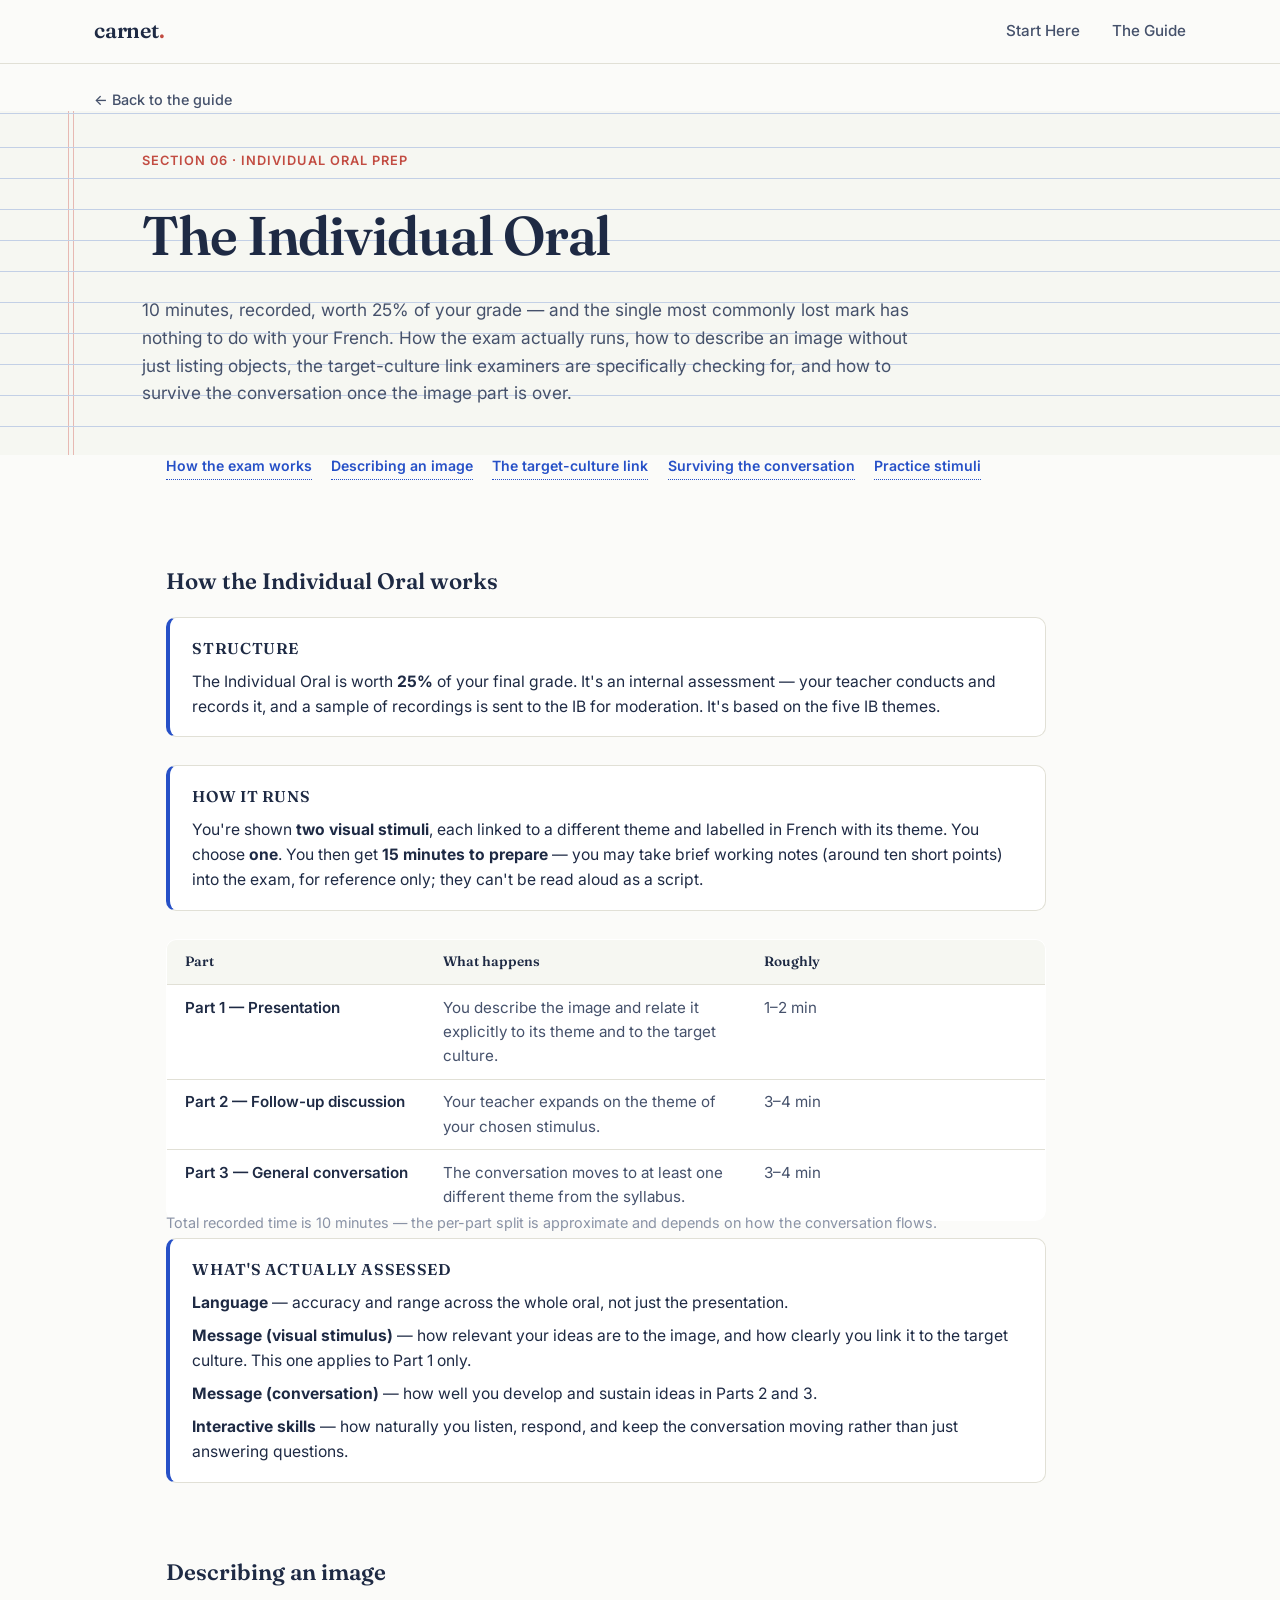
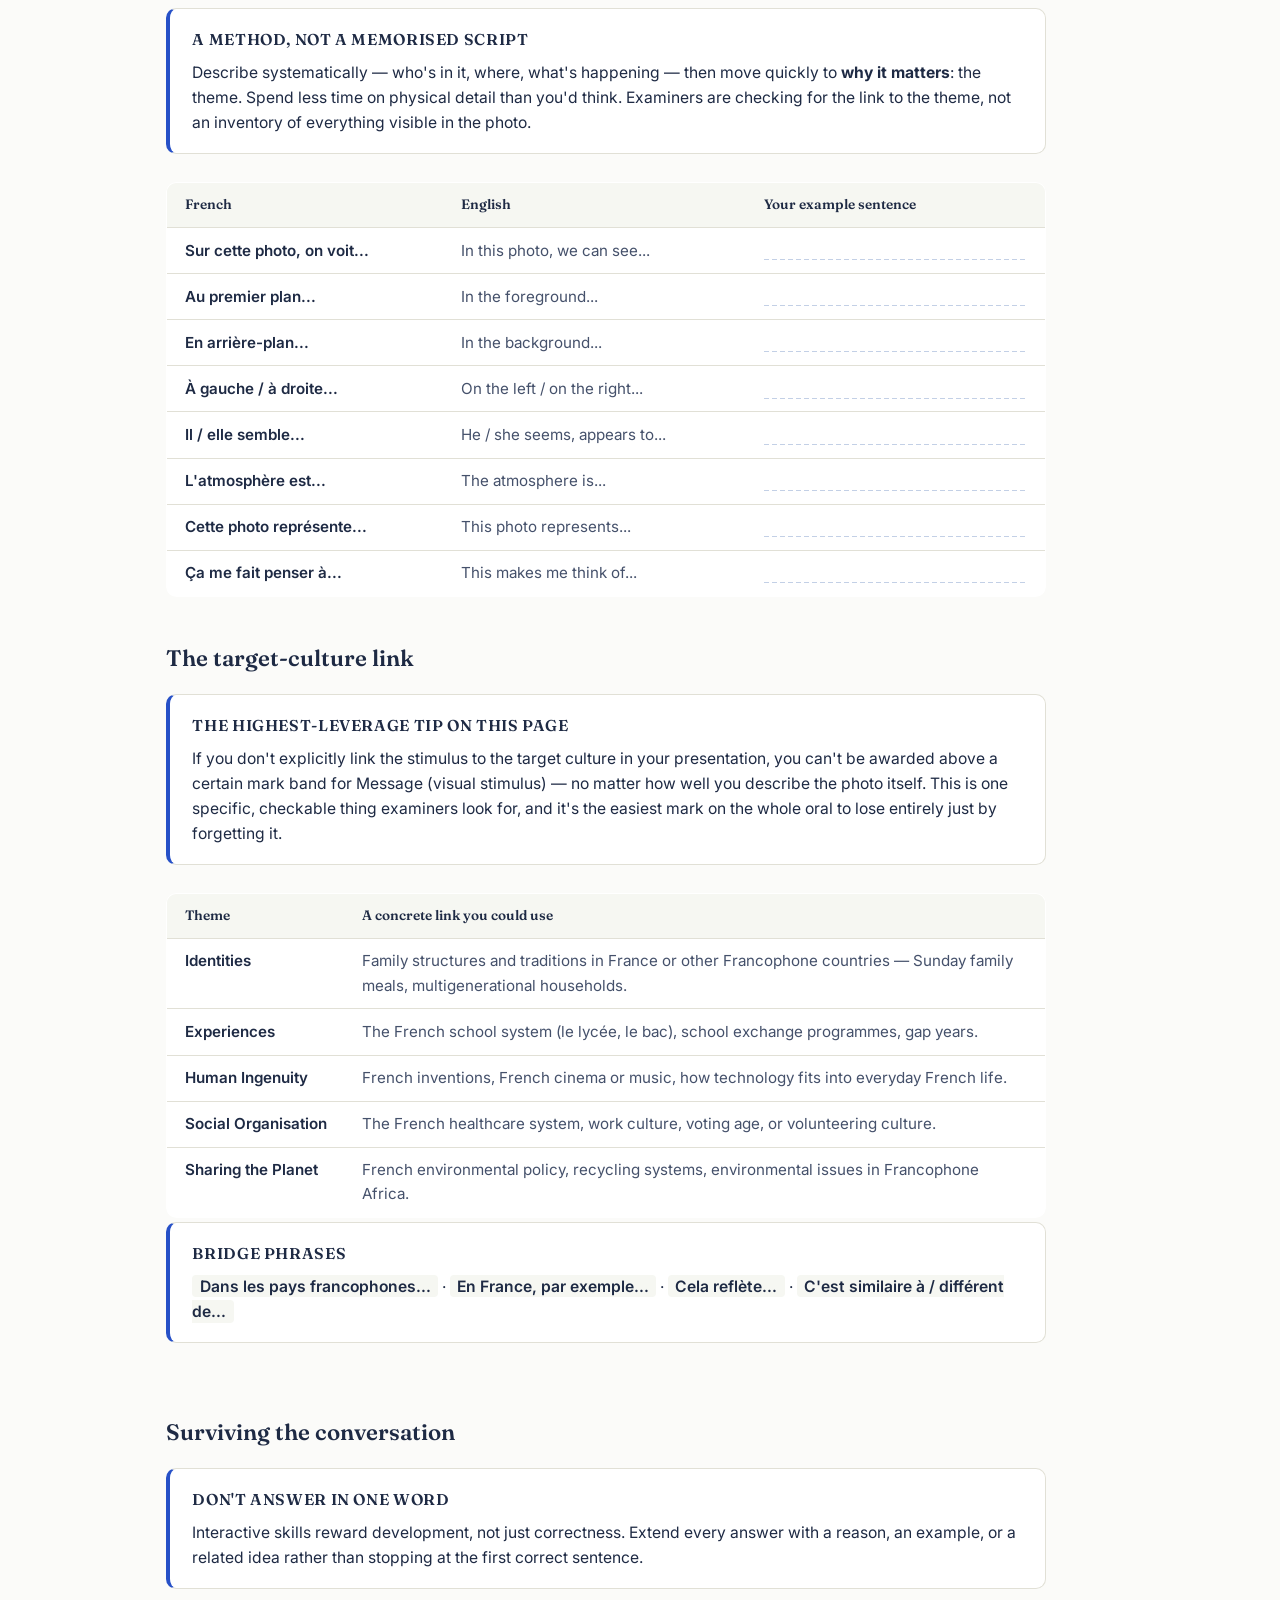
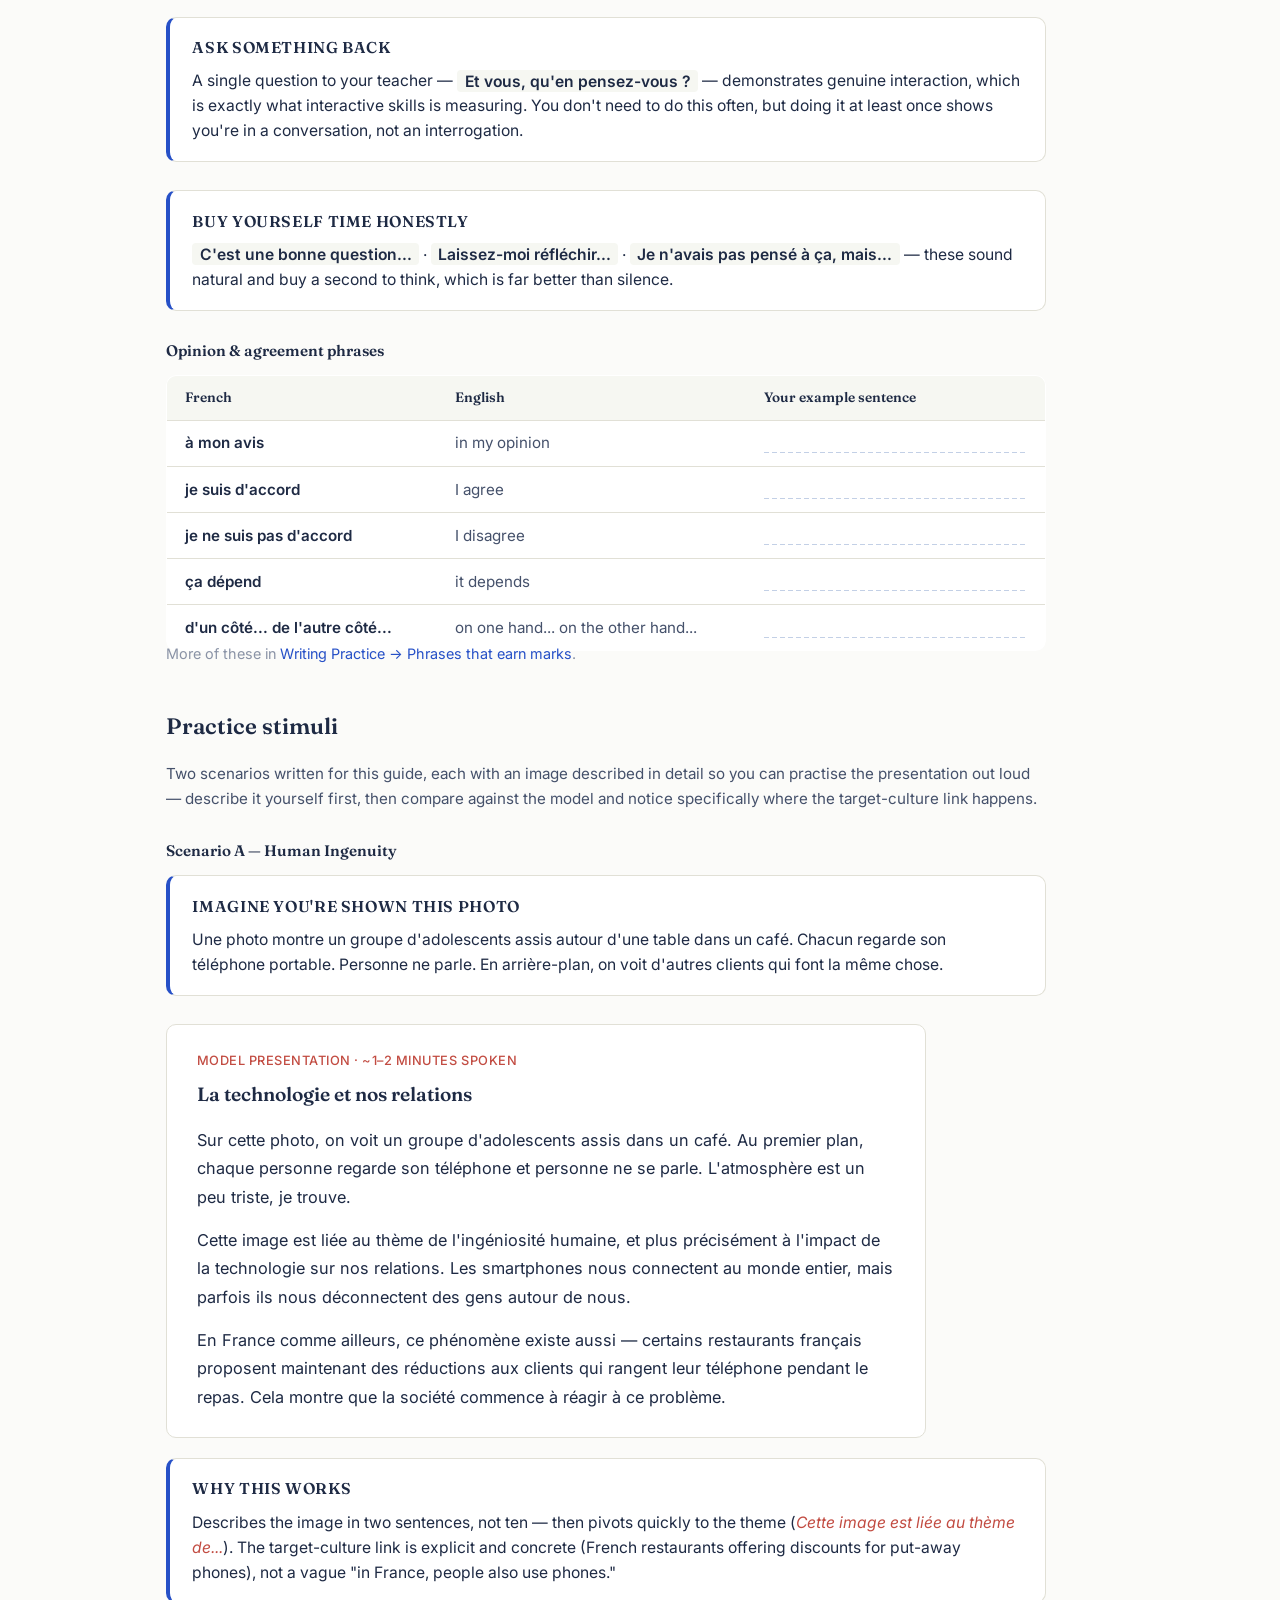
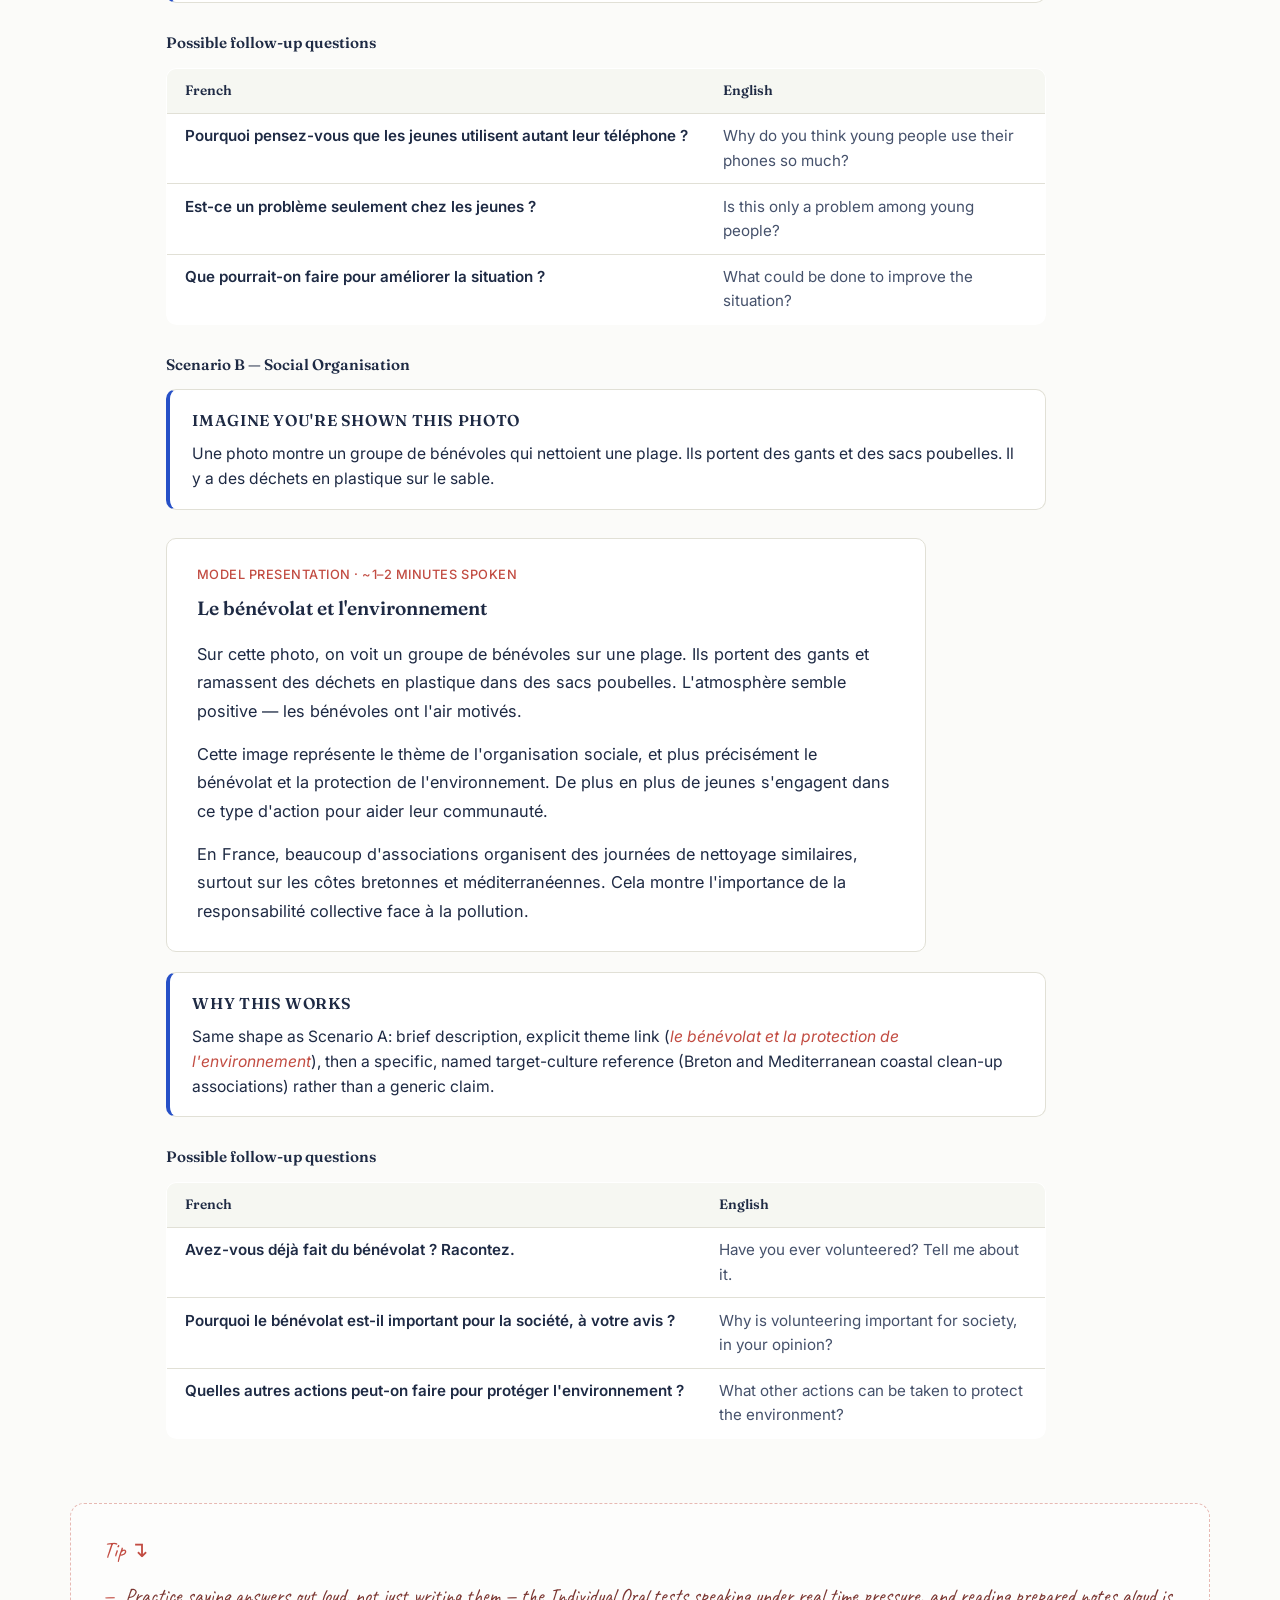
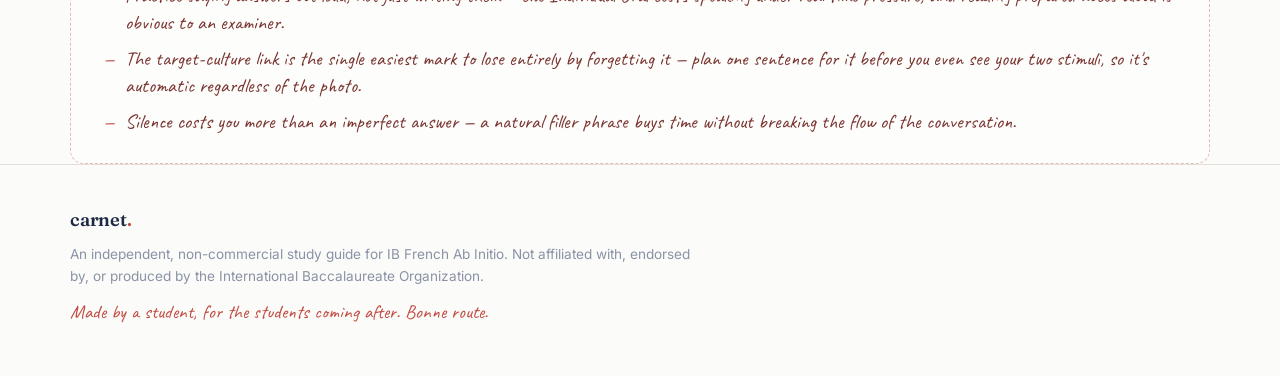
==== individual-oral-prep.html @ 44bcf8b1 "Add files via upload" ====
<!DOCTYPE html>
<html lang="en">
<head>
<meta charset="UTF-8">
<meta name="viewport" content="width=device-width, initial-scale=1.0">
<title>Individual Oral Prep — Carnet, IB French Ab Initio Guide</title>
<meta name="description" content="IB French Ab Initio Individual Oral: exam structure, describing a visual stimulus, the target-culture link that caps your marks if you skip it, conversation survival phrases, and practice stimuli with model presentations.">

<link rel="preconnect" href="https://fonts.googleapis.com">
<link rel="preconnect" href="https://fonts.gstatic.com" crossorigin>
<link href="https://fonts.googleapis.com/css2?family=Fraunces:ital,opsz,wght@0,9..144,400;0,9..144,500;0,9..144,600;0,9..144,700;0,9..144,900;1,9..144,500;1,9..144,600&family=Inter:wght@400;500;600;700&family=Caveat:wght@600;700&display=swap" rel="stylesheet">

<style>
/* =========================================================
   Carnet — IB French Ab Initio study guide
   Design language: French school notebook (cahier Seyès
   ruling, red correction-pen ink, Bic-blue accent) rendered
   with editorial type. See design notes at bottom of file.
   ========================================================= */

:root {
  /* colour */
  --paper:        #F6F7F2;
  --paper-flat:   #FBFBF9;
  --card-bg:      #FFFFFF;
  --ink:          #1E2A44;
  --ink-soft:     #45516B;
  --muted:        #8A93A6;
  --rule-blue:    #C3D0E6;
  --rule-red:     #C24C42;
  --rule-red-soft:#E7B9B3;
  --accent-blue:  #2650C7;
  --line:         #E1E0D6;

  /* type */
  --font-display: "Fraunces", Georgia, serif;
  --font-body:    "Inter", -apple-system, BlinkMacSystemFont, "Segoe UI", sans-serif;
  --font-hand:    "Caveat", cursive;

  /* layout */
  --max-w: 1140px;
  --radius: 10px;
}

/* ---------- reset ---------- */
*, *::before, *::after { box-sizing: border-box; }
html { scroll-behavior: smooth; }
@media (prefers-reduced-motion: reduce) {
  html { scroll-behavior: auto; }
  *, *::before, *::after { animation-duration: 0.001ms !important; transition-duration: 0.001ms !important; }
}

body {
  margin: 0;
  background: var(--paper-flat);
  color: var(--ink-soft);
  font-family: var(--font-body);
  font-size: 16px;
  line-height: 1.6;
  -webkit-font-smoothing: antialiased;
}

h1, h2, h3 { font-family: var(--font-display); color: var(--ink); margin: 0; }
p { margin: 0; }
ul { margin: 0; padding: 0; list-style: none; }
a { color: inherit; text-decoration: none; }
img { max-width: 100%; display: block; }
em { color: var(--rule-red); font-style: italic; }

.sr-only {
  position: absolute; width: 1px; height: 1px;
  padding: 0; margin: -1px; overflow: hidden;
  clip: rect(0,0,0,0); white-space: nowrap; border: 0;
}

.skip-link {
  position: absolute; left: -999px; top: 0;
  background: var(--ink); color: var(--paper);
  padding: 0.75rem 1.25rem; z-index: 100;
  border-radius: 0 0 8px 0;
}
.skip-link:focus { left: 0; }

a:focus-visible,
button:focus-visible {
  outline: 2px solid var(--accent-blue);
  outline-offset: 3px;
  border-radius: 4px;
}

/* ---------- notebook ruling (signature element) ---------- */
.notebook-page {
  position: relative;
  background-color: var(--paper);
  background-image:
    repeating-linear-gradient(
      to bottom,
      transparent 0,
      transparent 30px,
      var(--rule-blue) 30px,
      var(--rule-blue) 31px
    ),
    linear-gradient(
      to right,
      transparent 0,
      transparent 68px,
      var(--rule-red-soft) 68px,
      var(--rule-red-soft) 69px,
      transparent 69px,
      transparent 73px,
      var(--rule-red-soft) 73px,
      var(--rule-red-soft) 74px,
      transparent 74px
    );
  background-position: 0 6px, 0 0;
}

@media (max-width: 640px) {
  .notebook-page { background-image:
    repeating-linear-gradient(
      to bottom, transparent 0, transparent 26px,
      var(--rule-blue) 26px, var(--rule-blue) 27px
    );
  }
}

/* ---------- top bar ---------- */
.topbar {
  position: sticky; top: 0; z-index: 50;
  background: rgba(251, 251, 249, 0.9);
  backdrop-filter: blur(6px);
  border-bottom: 1px solid var(--line);
}
.topbar__inner {
  max-width: var(--max-w);
  margin: 0 auto;
  padding: 0.9rem 1.5rem;
  display: flex;
  align-items: center;
  justify-content: space-between;
}

.wordmark {
  font-family: var(--font-display);
  font-weight: 600;
  font-size: 1.35rem;
  letter-spacing: -0.01em;
  color: var(--ink);
}
.wordmark .dot { color: var(--rule-red); }
.wordmark--small { font-size: 1.15rem; }

.topnav { display: flex; gap: 2rem; }
.topnav a {
  font-size: 0.95rem;
  font-weight: 500;
  color: var(--ink-soft);
  position: relative;
  padding-bottom: 2px;
}
.topnav a:hover { color: var(--accent-blue); }
.topnav a::after {
  content: "";
  position: absolute; left: 0; right: 0; bottom: -3px;
  height: 2px; background: var(--rule-red);
  transform: scaleX(0); transform-origin: left;
  transition: transform 0.2s ease;
}
.topnav a:hover::after { transform: scaleX(1); }

.nav-toggle {
  display: none;
  flex-direction: column;
  justify-content: center;
  gap: 5px;
  width: 36px; height: 36px;
  background: none; border: none; cursor: pointer;
}
.nav-toggle span {
  display: block; height: 2px; width: 100%;
  background: var(--ink);
}

@media (max-width: 720px) {
  .nav-toggle { display: flex; }
  .topnav {
    position: absolute; top: 100%; left: 0; right: 0;
    background: var(--paper-flat);
    flex-direction: column;
    gap: 0;
    border-bottom: 1px solid var(--line);
    max-height: 0;
    overflow: hidden;
    transition: max-height 0.25s ease;
  }
  .topnav.is-open { max-height: 200px; }
  .topnav a {
    padding: 1rem 1.5rem;
    border-top: 1px solid var(--line);
  }
  .topnav a::after { display: none; }
}

/* ---------- hero ---------- */
.hero {
  padding: 4.5rem 1.5rem 3.5rem;
}

.hero__row {
  max-width: var(--max-w);
  margin: 0 auto;
  gap: 3rem;
}

.hero__inner { padding-left: 4.5rem; }

.eyebrow {
  font-size: 0.8rem;
  font-weight: 600;
  letter-spacing: 0.08em;
  text-transform: uppercase;
  color: var(--rule-red);
  margin-bottom: 1.25rem;
}

.hero__title {
  font-size: clamp(2.75rem, 6vw, 4.75rem);
  font-weight: 600;
  line-height: 1.02;
  letter-spacing: -0.02em;
  margin-bottom: 1.5rem;
}

.hero__lede {
  max-width: 42em;
  font-size: 1.15rem;
  color: var(--ink-soft);
  margin-bottom: 2rem;
}

.hero__actions {
  display: flex;
  flex-wrap: wrap;
  gap: 1rem;
  margin-bottom: 1.1rem;
}

.btn {
  display: inline-flex;
  align-items: center;
  gap: 0.4rem;
  padding: 0.85rem 1.5rem;
  border-radius: 999px;
  font-weight: 600;
  font-size: 0.98rem;
  transition: transform 0.15s ease, box-shadow 0.15s ease, background 0.15s ease;
}
.btn--primary {
  background: var(--ink);
  color: var(--paper-flat);
}
.btn--primary:hover { background: var(--accent-blue); transform: translateY(-1px); }
.btn--ghost {
  border: 1.5px solid var(--ink);
  color: var(--ink);
}
.btn--ghost:hover { border-color: var(--accent-blue); color: var(--accent-blue); }

.hero__note {
  font-family: var(--font-hand);
  font-size: 1.25rem;
  color: var(--rule-red);
  transform: rotate(-1deg);
}

/* stat card, styled like a stamped index/exam card */
.statcard {
  background: var(--card-bg);
  border: 1px solid var(--line);
  border-radius: var(--radius);
  padding: 1.75rem 1.75rem 1.5rem;
  box-shadow: 0 18px 40px -24px rgba(30, 42, 68, 0.35);
  margin-left: 4.5rem;
  margin-right: 1.5rem;
  position: relative;
  transform: rotate(1.1deg);
}
.statcard::before {
  content: "";
  position: absolute; inset: 8px;
  border: 1px dashed var(--rule-blue);
  border-radius: 6px;
  pointer-events: none;
}
.statcard__title {
  font-family: var(--font-display);
  font-size: 1.05rem;
  font-weight: 600;
  color: var(--ink);
  margin-bottom: 1.1rem;
}
.statcard__list { display: flex; flex-direction: column; gap: 0.9rem; }
.statcard__list li {
  display: flex;
  align-items: baseline;
  gap: 0.9rem;
  padding-bottom: 0.9rem;
  border-bottom: 1px dotted var(--line);
}
.statcard__list li:last-child { border-bottom: none; padding-bottom: 0; }
.statcard__num {
  font-family: var(--font-display);
  font-weight: 700;
  font-size: 1.6rem;
  color: var(--accent-blue);
  min-width: 3.2rem;
}
.statcard__pct { font-size: 1rem; }
.statcard__label {
  font-size: 0.92rem;
  color: var(--ink-soft);
  line-height: 1.35;
}
.statcard__label small { color: var(--muted); }
.statcard__foot {
  margin-top: 1.1rem;
  padding-top: 1rem;
  border-top: 1px solid var(--line);
  font-size: 0.85rem;
  color: var(--muted);
  font-style: italic;
}

@media (min-width: 900px) {
  .hero__row { display: flex; align-items: flex-start; }
  .hero__inner { flex: 1.35; }
  .statcard { flex: 1; margin-top: 0.5rem; }
}
@media (max-width: 899px) {
  .hero__inner { padding-left: 2.25rem; }
  .statcard { margin-left: 2.25rem; margin-right: 0; margin-top: 2.5rem; transform: none; }
}
@media (max-width: 640px) {
  .hero__inner { padding-left: 1.25rem; }
  .statcard { margin-left: 1.25rem; margin-right: 1.25rem; }
}

/* ---------- section heading ---------- */
.section-heading {
  font-size: clamp(1.7rem, 3.2vw, 2.3rem);
  font-weight: 600;
  display: flex;
  align-items: baseline;
  gap: 0.85rem;
  margin-bottom: 0.5rem;
}
.section-heading__num {
  font-size: 1.1rem;
  color: var(--rule-red);
  font-weight: 700;
  letter-spacing: 0.04em;
}

/* ---------- start here ---------- */
.start-here {
  padding: 4rem 1.5rem 3rem;
}
.start-here > * { max-width: var(--max-w); margin-left: auto; margin-right: auto; }
.start-here .section-heading { padding-left: 4.5rem; }

.start-here__grid {
  display: grid;
  grid-template-columns: 1fr 1fr;
  gap: 2.5rem;
  padding-left: 4.5rem;
  padding-right: 1.5rem;
  margin-top: 2rem;
}
.start-here__block h3 {
  font-size: 1.25rem;
  font-weight: 600;
  margin-bottom: 0.85rem;
}
.start-here__block p { margin-bottom: 0.9rem; font-size: 0.98rem; }
.start-here__block p:last-child { margin-bottom: 0; }

.mini-stats { margin: 1.1rem 0; display: flex; flex-direction: column; gap: 0.7rem; }
.mini-stats li {
  font-size: 0.92rem;
  color: var(--ink-soft);
  padding-left: 1rem;
  border-left: 2px solid var(--rule-blue);
}
.mini-stats li strong {
  display: block;
  color: var(--ink);
  font-family: var(--font-display);
  font-size: 0.98rem;
  margin-bottom: 0.15rem;
}

@media (max-width: 899px) {
  .start-here .section-heading,
  .start-here__grid { padding-left: 2.25rem; }
  .start-here__grid { grid-template-columns: 1fr; gap: 2rem; }
}
@media (max-width: 640px) {
  .start-here .section-heading,
  .start-here__grid { padding-left: 1.25rem; padding-right: 1.25rem; }
}

/* marginalia — handwritten red-pen tips */
.marginalia {
  margin-top: 3rem;
  margin-left: 4.5rem;
  margin-right: 1.5rem;
  padding: 1.75rem 2rem;
  border: 1.5px dashed var(--rule-red-soft);
  border-radius: 14px;
  background: rgba(255,255,255,0.55);
}
.marginalia__title {
  font-family: var(--font-hand);
  font-size: 1.4rem;
  color: var(--rule-red);
  margin-bottom: 0.9rem;
}
.marginalia__list { display: flex; flex-direction: column; gap: 0.55rem; }
.marginalia__list li {
  font-family: var(--font-hand);
  font-size: 1.25rem;
  line-height: 1.35;
  color: #7a3530;
  position: relative;
  padding-left: 1.4rem;
}
.marginalia__list li::before {
  content: "—";
  position: absolute; left: 0;
  color: var(--rule-red);
}

@media (max-width: 899px) {
  .marginalia { margin-left: 2.25rem; }
}
@media (max-width: 640px) {
  .marginalia { margin-left: 1.25rem; margin-right: 1.25rem; padding: 1.4rem 1.5rem; }
  .marginalia__list li { font-size: 1.15rem; }
}

/* ---------- sections grid ---------- */
.sections {
  padding: 4.5rem 1.5rem 5rem;
  background: var(--paper-flat);
}
.sections__head,
.card-grid { max-width: var(--max-w); margin: 0 auto; }

.sections__intro {
  margin-top: 0.6rem;
  color: var(--muted);
  font-size: 1rem;
  max-width: 40em;
}

.card-grid {
  margin-top: 2.5rem;
  display: grid;
  grid-template-columns: repeat(2, 1fr);
  gap: 1.25rem;
}

.card {
  position: relative;
  background: var(--card-bg);
  border: 1px solid var(--line);
  border-radius: var(--radius);
  padding: 1.5rem 1.6rem 1.4rem;
  display: block;
  transition: transform 0.15s ease, box-shadow 0.15s ease, border-color 0.15s ease;
}
a.card { cursor: pointer; }
.card[aria-disabled="true"] { opacity: 0.62; }

a.card:hover {
  transform: translateY(-3px);
  border-color: var(--accent-blue);
  box-shadow: 0 18px 34px -24px rgba(30, 42, 68, 0.45);
}

.card__num {
  display: block;
  font-family: var(--font-display);
  font-weight: 700;
  font-size: 1.5rem;
  color: var(--rule-blue);
  margin-bottom: 0.6rem;
}
.card--live .card__num { color: var(--rule-red); }

.card__badge {
  position: absolute;
  top: 1.5rem; right: 1.5rem;
  font-size: 0.7rem;
  font-weight: 600;
  letter-spacing: 0.03em;
  text-transform: uppercase;
  color: var(--muted);
  border: 1px solid var(--line);
  border-radius: 999px;
  padding: 0.25rem 0.65rem;
}
.card__badge--live {
  color: #1F7A4D;
  border-color: #B9DFC7;
  background: #EEF8F1;
}

.card__title {
  font-size: 1.15rem;
  font-weight: 600;
  margin-bottom: 0.5rem;
  padding-right: 5.5rem;
}
.card__desc {
  font-size: 0.92rem;
  color: var(--ink-soft);
  line-height: 1.5;
}

@media (max-width: 720px) {
  .card-grid { grid-template-columns: 1fr; }
  .card__title { padding-right: 6rem; }
}

/* ---------- footer ---------- */
.footer {
  border-top: 1px solid var(--line);
  padding: 2.5rem 1.5rem 3rem;
  background: var(--paper-flat);
}
.footer__inner {
  max-width: var(--max-w);
  margin: 0 auto;
  display: flex;
  flex-direction: column;
  gap: 0.6rem;
}
.footer__text {
  font-size: 0.85rem;
  color: var(--muted);
  max-width: 46em;
}
.footer__signoff {
  font-family: var(--font-hand);
  font-size: 1.2rem;
  color: var(--rule-red);
}

/* ---------- sub-page breadcrumb ---------- */
.breadcrumb {
  display: block;
  max-width: var(--max-w);
  margin: 1.5rem auto 0;
  padding: 0 1.5rem;
  font-size: 0.9rem;
  font-weight: 500;
  color: var(--ink-soft);
}
.breadcrumb:hover { color: var(--accent-blue); }

/* ---------- sub-page hero (smaller version of homepage hero) ---------- */
.page-hero {
  padding: 2.5rem 1.5rem 3rem;
}
.page-hero__inner {
  max-width: var(--max-w);
  margin: 0 auto;
  padding-left: 4.5rem;
}
.page-hero__title {
  font-size: clamp(2.2rem, 4.5vw, 3.4rem);
  font-weight: 600;
  letter-spacing: -0.02em;
  margin-bottom: 1.1rem;
}
.page-hero__lede {
  max-width: 46em;
  font-size: 1.08rem;
  color: var(--ink-soft);
}
@media (max-width: 899px) {
  .page-hero__inner { padding-left: 2.25rem; }
}
@media (max-width: 640px) {
  .page-hero__inner { padding-left: 1.25rem; }
}

/* ---------- jump nav (in-page anchor links) ---------- */
.jump-nav {
  max-width: var(--max-w);
  margin: 0 auto;
  padding: 0 1.5rem 2.5rem 6rem;
  display: flex;
  flex-wrap: wrap;
  gap: 0.6rem 1.2rem;
}
.jump-nav a {
  font-size: 0.88rem;
  font-weight: 600;
  color: var(--accent-blue);
  border-bottom: 1px dotted var(--accent-blue);
  padding-bottom: 1px;
}
.jump-nav a:hover { color: var(--rule-red); border-color: var(--rule-red); }
@media (max-width: 899px) {
  .jump-nav { padding-left: 3.75rem; }
}
@media (max-width: 640px) {
  .jump-nav { padding-left: 1.75rem; }
}

/* ---------- theme topic blocks + vocab tables ---------- */
.topic {
  max-width: var(--max-w);
  margin: 0 auto;
  padding: 2.75rem 1.5rem 0 6rem;
  scroll-margin-top: 5.5rem;
}
.topic:last-of-type { padding-bottom: 3rem; }
@media (max-width: 899px) {
  .topic { padding-left: 3.75rem; }
}
@media (max-width: 640px) {
  .topic { padding-left: 1.75rem; padding-right: 1.25rem; }
}

.topic__title {
  font-size: 1.4rem;
  font-weight: 600;
  margin-bottom: 1.1rem;
  display: flex;
  align-items: baseline;
  gap: 0.6rem;
}
.topic__title span {
  font-family: var(--font-hand);
  font-size: 1.15rem;
  color: var(--rule-red);
}

.topic__sublabel {
  font-family: var(--font-display);
  font-weight: 600;
  font-size: 0.95rem;
  color: var(--ink);
  margin: 1.75rem 0 0.75rem;
}
.topic__sublabel:first-of-type { margin-top: 0; }

.table-scroll {
  max-width: 880px;
  overflow-x: auto;
  -webkit-overflow-scrolling: touch;
  border-radius: var(--radius);
}

.vocab-table {
  width: 100%;
  max-width: 880px;
  border-collapse: collapse;
  background: var(--card-bg);
  border: 1px solid var(--line);
  border-radius: var(--radius);
  overflow: hidden;
}.vocab-table th {
  text-align: left;
  font-family: var(--font-display);
  font-size: 0.85rem;
  font-weight: 600;
  color: var(--ink);
  background: var(--paper);
  padding: 0.7rem 1.1rem;
  border-bottom: 1px solid var(--line);
}
.vocab-table td {
  padding: 0.65rem 1.1rem;
  font-size: 0.95rem;
  color: var(--ink-soft);
  border-bottom: 1px solid var(--line);
  vertical-align: top;
}
.vocab-table tr:last-child td { border-bottom: none; }
.vocab-table td.fr { font-weight: 600; color: var(--ink); white-space: nowrap; }
.vocab-table th:nth-child(3), .vocab-table td:nth-child(3) { width: 34%; }
.vocab-table td.blank {
  position: relative;
}
.vocab-table td.blank::after {
  content: "";
  display: block;
  height: 1px;
  margin-top: 1.3rem;
  background-image: linear-gradient(to right, var(--rule-blue) 60%, transparent 0%);
  background-size: 8px 1px;
  background-repeat: repeat-x;
}

@media (max-width: 640px) {
  .vocab-table { font-size: 0.85rem; min-width: 560px; }
  .vocab-table th, .vocab-table td { padding: 0.55rem 0.7rem; }
  .table-scroll { border: 1px solid var(--line); }
  .table-scroll .vocab-table { border: none; border-radius: 0; }
}

/* ---------- grammar-page components ---------- */
.formula-box {
  max-width: 880px;
  background: var(--card-bg);
  border: 1px solid var(--line);
  border-left: 4px solid var(--accent-blue);
  border-radius: var(--radius);
  padding: 1.1rem 1.4rem;
  margin: 0.25rem 0 1.75rem;
}
.formula-box__label {
  font-family: var(--font-display);
  font-weight: 600;
  font-size: 0.85rem;
  text-transform: uppercase;
  letter-spacing: 0.04em;
  color: var(--accent-blue);
  margin-bottom: 0.5rem;
}
.formula-box p { font-size: 0.98rem; color: var(--ink); margin-bottom: 0.5rem; }
.formula-box p:last-child { margin-bottom: 0; }
.formula-box code {
  font-family: var(--font-body);
  background: var(--paper);
  padding: 0.1rem 0.45rem;
  border-radius: 4px;
  font-weight: 600;
  color: var(--ink);
}
.formula-box .eg { color: var(--ink-soft); font-size: 0.92rem; }
.formula-box .eg + .eg { margin-top: -0.3rem; }

/* ---------- reading-practice components ---------- */
.practice-text {
  max-width: 760px;
  background: var(--card-bg);
  border: 1px solid var(--line);
  border-radius: var(--radius);
  padding: 1.6rem 1.85rem;
  margin: 0 0 1.25rem;
  font-size: 1.02rem;
  line-height: 1.75;
  color: var(--ink);
}
.practice-text__title {
  font-family: var(--font-display);
  font-weight: 600;
  margin-bottom: 0.9rem;
  font-size: 1.2rem;
  color: var(--ink);
}
.practice-text__title small {
  display: block;
  font-family: var(--font-body);
  font-weight: 500;
  font-size: 0.8rem;
  text-transform: uppercase;
  letter-spacing: 0.04em;
  color: var(--rule-red);
  margin-bottom: 0.3rem;
}
.practice-text p { margin-bottom: 0.9rem; }
.practice-text p:last-child { margin-bottom: 0; }

.qa-list { max-width: 880px; margin: 0 0 2rem; }
.qa-item { border-bottom: 1px solid var(--line); padding: 0.9rem 0; }
.qa-item:first-child { padding-top: 0; }
.qa-item:last-child { border-bottom: none; padding-bottom: 0; }
.qa-item__q { font-weight: 600; color: var(--ink); margin-bottom: 0.2rem; font-size: 0.98rem; }
.qa-item__q-en { font-size: 0.85rem; color: var(--ink-soft); font-style: italic; margin-bottom: 0.5rem; }
.qa-item details { margin-top: 0.5rem; }
.qa-item summary {
  cursor: pointer;
  color: var(--accent-blue);
  font-weight: 600;
  font-size: 0.88rem;
  list-style: none;
  display: inline-block;
}
.qa-item summary::-webkit-details-marker { display: none; }
.qa-item summary::before { content: "▸ "; }
.qa-item details[open] summary::before { content: "▾ "; }
.qa-item .answer {
  margin-top: 0.6rem;
  padding: 0.75rem 1rem;
  background: var(--paper);
  border-radius: 8px;
  font-size: 0.94rem;
  color: var(--ink);
}

/* =========================================================
   Design notes (kept for future passes):
   Signature = cahier Seyès ruling (horizontal rule + double
   red margin) applied only to the "written" sections (hero,
   start-here), left plain for the sitemap/card grid — so the
   notebook motif reads as a place, not a texture slapped on
   everything. Handwriting face reserved strictly for the
   red-ink marginalia, never for real content, so it stays a
   garnish rather than a readability problem.
   ========================================================= */

</style>
</head>
<body>

<a class="skip-link" href="#main">Skip to content</a>

<header class="topbar">
  <div class="topbar__inner">
    <a href="index.html" class="wordmark">carnet<span class="dot">.</span></a>

    <button class="nav-toggle" id="navToggle" aria-expanded="false" aria-controls="topnav">
      <span></span><span></span><span></span>
      <span class="sr-only">Menu</span>
    </button>

    <nav class="topnav" id="topnav" aria-label="Primary">
      <a href="index.html#start-here">Start Here</a>
      <a href="index.html#sections">The Guide</a>
    </nav>
  </div>
</header>

<main id="main">

  <a class="breadcrumb" href="index.html#sections">← Back to the guide</a>

  <section class="page-hero notebook-page">
    <div class="page-hero__inner">
      <p class="eyebrow">Section 06 · Individual Oral Prep</p>
      <h1 class="page-hero__title">The Individual Oral</h1>
      <p class="page-hero__lede">10 minutes, recorded, worth 25% of your grade — and the single most commonly lost mark has nothing to do with your French. How the exam actually runs, how to describe an image without just listing objects, the target-culture link examiners are specifically checking for, and how to survive the conversation once the image part is over.</p>
    </div>
  </section>

  <nav class="jump-nav" aria-label="Jump to topic">
    <a href="#format">How the exam works</a>
    <a href="#describing">Describing an image</a>
    <a href="#target-culture">The target-culture link</a>
    <a href="#conversation">Surviving the conversation</a>
    <a href="#practice">Practice stimuli</a>
  </nav>

  <section class="topic" id="format">
    <h2 class="topic__title">How the Individual Oral works</h2>

    <div class="formula-box">
      <p class="formula-box__label">Structure</p>
      <p>The Individual Oral is worth <strong>25%</strong> of your final grade. It's an internal assessment — your teacher conducts and records it, and a sample of recordings is sent to the IB for moderation. It's based on the five IB themes.</p>
    </div>

    <div class="formula-box">
      <p class="formula-box__label">How it runs</p>
      <p>You're shown <strong>two visual stimuli</strong>, each linked to a different theme and labelled in French with its theme. You choose <strong>one</strong>. You then get <strong>15 minutes to prepare</strong> — you may take brief working notes (around ten short points) into the exam, for reference only; they can't be read aloud as a script.</p>
    </div>

    <div class="table-scroll">
    <table class="vocab-table">
      <thead><tr><th>Part</th><th>What happens</th><th>Roughly</th></tr></thead>
      <tbody>
        <tr><td class="fr">Part 1 — Presentation</td><td>You describe the image and relate it explicitly to its theme and to the target culture.</td><td>1–2 min</td></tr>
        <tr><td class="fr">Part 2 — Follow-up discussion</td><td>Your teacher expands on the theme of your chosen stimulus.</td><td>3–4 min</td></tr>
        <tr><td class="fr">Part 3 — General conversation</td><td>The conversation moves to at least one different theme from the syllabus.</td><td>3–4 min</td></tr>
      </tbody>
    </table>
    </div>
    <p style="max-width:880px; margin-top:-0.6rem; font-size:0.9rem; color:var(--muted);">Total recorded time is 10 minutes — the per-part split is approximate and depends on how the conversation flows.</p>

    <div class="formula-box">
      <p class="formula-box__label">What's actually assessed</p>
      <p><strong>Language</strong> — accuracy and range across the whole oral, not just the presentation.</p>
      <p><strong>Message (visual stimulus)</strong> — how relevant your ideas are to the image, and how clearly you link it to the target culture. This one applies to Part 1 only.</p>
      <p><strong>Message (conversation)</strong> — how well you develop and sustain ideas in Parts 2 and 3.</p>
      <p><strong>Interactive skills</strong> — how naturally you listen, respond, and keep the conversation moving rather than just answering questions.</p>
    </div>
  </section>

  <section class="topic" id="describing">
    <h2 class="topic__title">Describing an image</h2>

    <div class="formula-box">
      <p class="formula-box__label">A method, not a memorised script</p>
      <p>Describe systematically — who's in it, where, what's happening — then move quickly to <strong>why it matters</strong>: the theme. Spend less time on physical detail than you'd think. Examiners are checking for the link to the theme, not an inventory of everything visible in the photo.</p>
    </div>

    <div class="table-scroll">
    <table class="vocab-table">
      <thead><tr><th>French</th><th>English</th><th>Your example sentence</th></tr></thead>
      <tbody>
        <tr><td class="fr">Sur cette photo, on voit...</td><td>In this photo, we can see...</td><td class="blank"></td></tr>
        <tr><td class="fr">Au premier plan...</td><td>In the foreground...</td><td class="blank"></td></tr>
        <tr><td class="fr">En arrière-plan...</td><td>In the background...</td><td class="blank"></td></tr>
        <tr><td class="fr">À gauche / à droite...</td><td>On the left / on the right...</td><td class="blank"></td></tr>
        <tr><td class="fr">Il / elle semble...</td><td>He / she seems, appears to...</td><td class="blank"></td></tr>
        <tr><td class="fr">L'atmosphère est...</td><td>The atmosphere is...</td><td class="blank"></td></tr>
        <tr><td class="fr">Cette photo représente...</td><td>This photo represents...</td><td class="blank"></td></tr>
        <tr><td class="fr">Ça me fait penser à...</td><td>This makes me think of...</td><td class="blank"></td></tr>
      </tbody>
    </table>
    </div>
  </section>

  <section class="topic" id="target-culture">
    <h2 class="topic__title">The target-culture link</h2>

    <div class="formula-box">
      <p class="formula-box__label">The highest-leverage tip on this page</p>
      <p>If you don't explicitly link the stimulus to the target culture in your presentation, you can't be awarded above a certain mark band for Message (visual stimulus) — no matter how well you describe the photo itself. This is one specific, checkable thing examiners look for, and it's the easiest mark on the whole oral to lose entirely just by forgetting it.</p>
    </div>

    <div class="table-scroll">
    <table class="vocab-table">
      <thead><tr><th>Theme</th><th>A concrete link you could use</th></tr></thead>
      <tbody>
        <tr><td class="fr">Identities</td><td>Family structures and traditions in France or other Francophone countries — Sunday family meals, multigenerational households.</td></tr>
        <tr><td class="fr">Experiences</td><td>The French school system (le lycée, le bac), school exchange programmes, gap years.</td></tr>
        <tr><td class="fr">Human Ingenuity</td><td>French inventions, French cinema or music, how technology fits into everyday French life.</td></tr>
        <tr><td class="fr">Social Organisation</td><td>The French healthcare system, work culture, voting age, or volunteering culture.</td></tr>
        <tr><td class="fr">Sharing the Planet</td><td>French environmental policy, recycling systems, environmental issues in Francophone Africa.</td></tr>
      </tbody>
    </table>
    </div>

    <div class="formula-box">
      <p class="formula-box__label">Bridge phrases</p>
      <p><code>Dans les pays francophones...</code> · <code>En France, par exemple...</code> · <code>Cela reflète...</code> · <code>C'est similaire à / différent de...</code></p>
    </div>
  </section>

  <section class="topic" id="conversation">
    <h2 class="topic__title">Surviving the conversation</h2>

    <div class="formula-box">
      <p class="formula-box__label">Don't answer in one word</p>
      <p>Interactive skills reward development, not just correctness. Extend every answer with a reason, an example, or a related idea rather than stopping at the first correct sentence.</p>
    </div>

    <div class="formula-box">
      <p class="formula-box__label">Ask something back</p>
      <p>A single question to your teacher — <code>Et vous, qu'en pensez-vous ?</code> — demonstrates genuine interaction, which is exactly what interactive skills is measuring. You don't need to do this often, but doing it at least once shows you're in a conversation, not an interrogation.</p>
    </div>

    <div class="formula-box">
      <p class="formula-box__label">Buy yourself time honestly</p>
      <p><code>C'est une bonne question...</code> · <code>Laissez-moi réfléchir...</code> · <code>Je n'avais pas pensé à ça, mais...</code> — these sound natural and buy a second to think, which is far better than silence.</p>
    </div>

    <p class="topic__sublabel">Opinion &amp; agreement phrases</p>
    <div class="table-scroll">
    <table class="vocab-table">
      <thead><tr><th>French</th><th>English</th><th>Your example sentence</th></tr></thead>
      <tbody>
        <tr><td class="fr">à mon avis</td><td>in my opinion</td><td class="blank"></td></tr>
        <tr><td class="fr">je suis d'accord</td><td>I agree</td><td class="blank"></td></tr>
        <tr><td class="fr">je ne suis pas d'accord</td><td>I disagree</td><td class="blank"></td></tr>
        <tr><td class="fr">ça dépend</td><td>it depends</td><td class="blank"></td></tr>
        <tr><td class="fr">d'un côté... de l'autre côté...</td><td>on one hand... on the other hand...</td><td class="blank"></td></tr>
      </tbody>
    </table>
    </div>
    <p style="max-width:880px; margin-top:-0.6rem; font-size:0.9rem; color:var(--muted);">More of these in <a href="writing-practice.html#approach" style="color:var(--accent-blue);">Writing Practice → Phrases that earn marks</a>.</p>
  </section>

  <section class="topic" id="practice">
    <h2 class="topic__title">Practice stimuli</h2>
    <p style="max-width:880px; margin-bottom:1.5rem; font-size:0.95rem; color:var(--ink-soft);">Two scenarios written for this guide, each with an image described in detail so you can practise the presentation out loud — describe it yourself first, then compare against the model and notice specifically where the target-culture link happens.</p>

    <p class="topic__sublabel">Scenario A — Human Ingenuity</p>
    <div class="formula-box">
      <p class="formula-box__label">Imagine you're shown this photo</p>
      <p>Une photo montre un groupe d'adolescents assis autour d'une table dans un café. Chacun regarde son téléphone portable. Personne ne parle. En arrière-plan, on voit d'autres clients qui font la même chose.</p>
    </div>

    <div class="practice-text">
      <p class="practice-text__title"><small>Model presentation · ~1–2 minutes spoken</small>La technologie et nos relations</p>
      <p>Sur cette photo, on voit un groupe d'adolescents assis dans un café. Au premier plan, chaque personne regarde son téléphone et personne ne se parle. L'atmosphère est un peu triste, je trouve.</p>
      <p>Cette image est liée au thème de l'ingéniosité humaine, et plus précisément à l'impact de la technologie sur nos relations. Les smartphones nous connectent au monde entier, mais parfois ils nous déconnectent des gens autour de nous.</p>
      <p>En France comme ailleurs, ce phénomène existe aussi — certains restaurants français proposent maintenant des réductions aux clients qui rangent leur téléphone pendant le repas. Cela montre que la société commence à réagir à ce problème.</p>
    </div>

    <div class="formula-box">
      <p class="formula-box__label">Why this works</p>
      <p>Describes the image in two sentences, not ten — then pivots quickly to the theme (<em>Cette image est liée au thème de...</em>). The target-culture link is explicit and concrete (French restaurants offering discounts for put-away phones), not a vague "in France, people also use phones."</p>
    </div>

    <p class="topic__sublabel">Possible follow-up questions</p>
    <div class="table-scroll">
    <table class="vocab-table">
      <thead><tr><th>French</th><th>English</th></tr></thead>
      <tbody>
        <tr><td class="fr">Pourquoi pensez-vous que les jeunes utilisent autant leur téléphone ?</td><td>Why do you think young people use their phones so much?</td></tr>
        <tr><td class="fr">Est-ce un problème seulement chez les jeunes ?</td><td>Is this only a problem among young people?</td></tr>
        <tr><td class="fr">Que pourrait-on faire pour améliorer la situation ?</td><td>What could be done to improve the situation?</td></tr>
      </tbody>
    </table>
    </div>

    <p class="topic__sublabel">Scenario B — Social Organisation</p>
    <div class="formula-box">
      <p class="formula-box__label">Imagine you're shown this photo</p>
      <p>Une photo montre un groupe de bénévoles qui nettoient une plage. Ils portent des gants et des sacs poubelles. Il y a des déchets en plastique sur le sable.</p>
    </div>

    <div class="practice-text">
      <p class="practice-text__title"><small>Model presentation · ~1–2 minutes spoken</small>Le bénévolat et l'environnement</p>
      <p>Sur cette photo, on voit un groupe de bénévoles sur une plage. Ils portent des gants et ramassent des déchets en plastique dans des sacs poubelles. L'atmosphère semble positive — les bénévoles ont l'air motivés.</p>
      <p>Cette image représente le thème de l'organisation sociale, et plus précisément le bénévolat et la protection de l'environnement. De plus en plus de jeunes s'engagent dans ce type d'action pour aider leur communauté.</p>
      <p>En France, beaucoup d'associations organisent des journées de nettoyage similaires, surtout sur les côtes bretonnes et méditerranéennes. Cela montre l'importance de la responsabilité collective face à la pollution.</p>
    </div>

    <div class="formula-box">
      <p class="formula-box__label">Why this works</p>
      <p>Same shape as Scenario A: brief description, explicit theme link (<em>le bénévolat et la protection de l'environnement</em>), then a specific, named target-culture reference (Breton and Mediterranean coastal clean-up associations) rather than a generic claim.</p>
    </div>

    <p class="topic__sublabel">Possible follow-up questions</p>
    <div class="table-scroll">
    <table class="vocab-table">
      <thead><tr><th>French</th><th>English</th></tr></thead>
      <tbody>
        <tr><td class="fr">Avez-vous déjà fait du bénévolat ? Racontez.</td><td>Have you ever volunteered? Tell me about it.</td></tr>
        <tr><td class="fr">Pourquoi le bénévolat est-il important pour la société, à votre avis ?</td><td>Why is volunteering important for society, in your opinion?</td></tr>
        <tr><td class="fr">Quelles autres actions peut-on faire pour protéger l'environnement ?</td><td>What other actions can be taken to protect the environment?</td></tr>
      </tbody>
    </table>
    </div>
  </section>

  <div class="marginalia" style="max-width: 1140px; margin-left: auto; margin-right: auto; margin-top: 1rem;" aria-label="Study tip">
    <p class="marginalia__title">Tip <span aria-hidden="true">↴</span></p>
    <ul class="marginalia__list">
      <li>Practice saying answers out loud, not just writing them — the Individual Oral tests speaking under real time pressure, and reading prepared notes aloud is obvious to an examiner.</li>
      <li>The target-culture link is the single easiest mark to lose entirely by forgetting it — plan one sentence for it before you even see your two stimuli, so it's automatic regardless of the photo.</li>
      <li>Silence costs you more than an imperfect answer — a natural filler phrase buys time without breaking the flow of the conversation.</li>
    </ul>
  </div>

</main>

<footer class="footer">
  <div class="footer__inner">
    <a href="index.html" class="wordmark wordmark--small">carnet<span class="dot">.</span></a>
    <p class="footer__text">An independent, non-commercial study guide for IB French Ab Initio. Not affiliated with, endorsed by, or produced by the International Baccalaureate Organization.</p>
    <p class="footer__signoff">Made by a student, for the students coming after. Bonne route.</p>
  </div>
</footer>

<script>
(function () {
  const toggle = document.getElementById('navToggle');
  const nav = document.getElementById('topnav');
  if (!toggle || !nav) return;

  toggle.addEventListener('click', function () {
    const isOpen = nav.classList.toggle('is-open');
    toggle.setAttribute('aria-expanded', isOpen ? 'true' : 'false');
  });

  nav.querySelectorAll('a').forEach(function (link) {
    link.addEventListener('click', function () {
      nav.classList.remove('is-open');
      toggle.setAttribute('aria-expanded', 'false');
    });
  });
})();

</script>
</body>
</html>
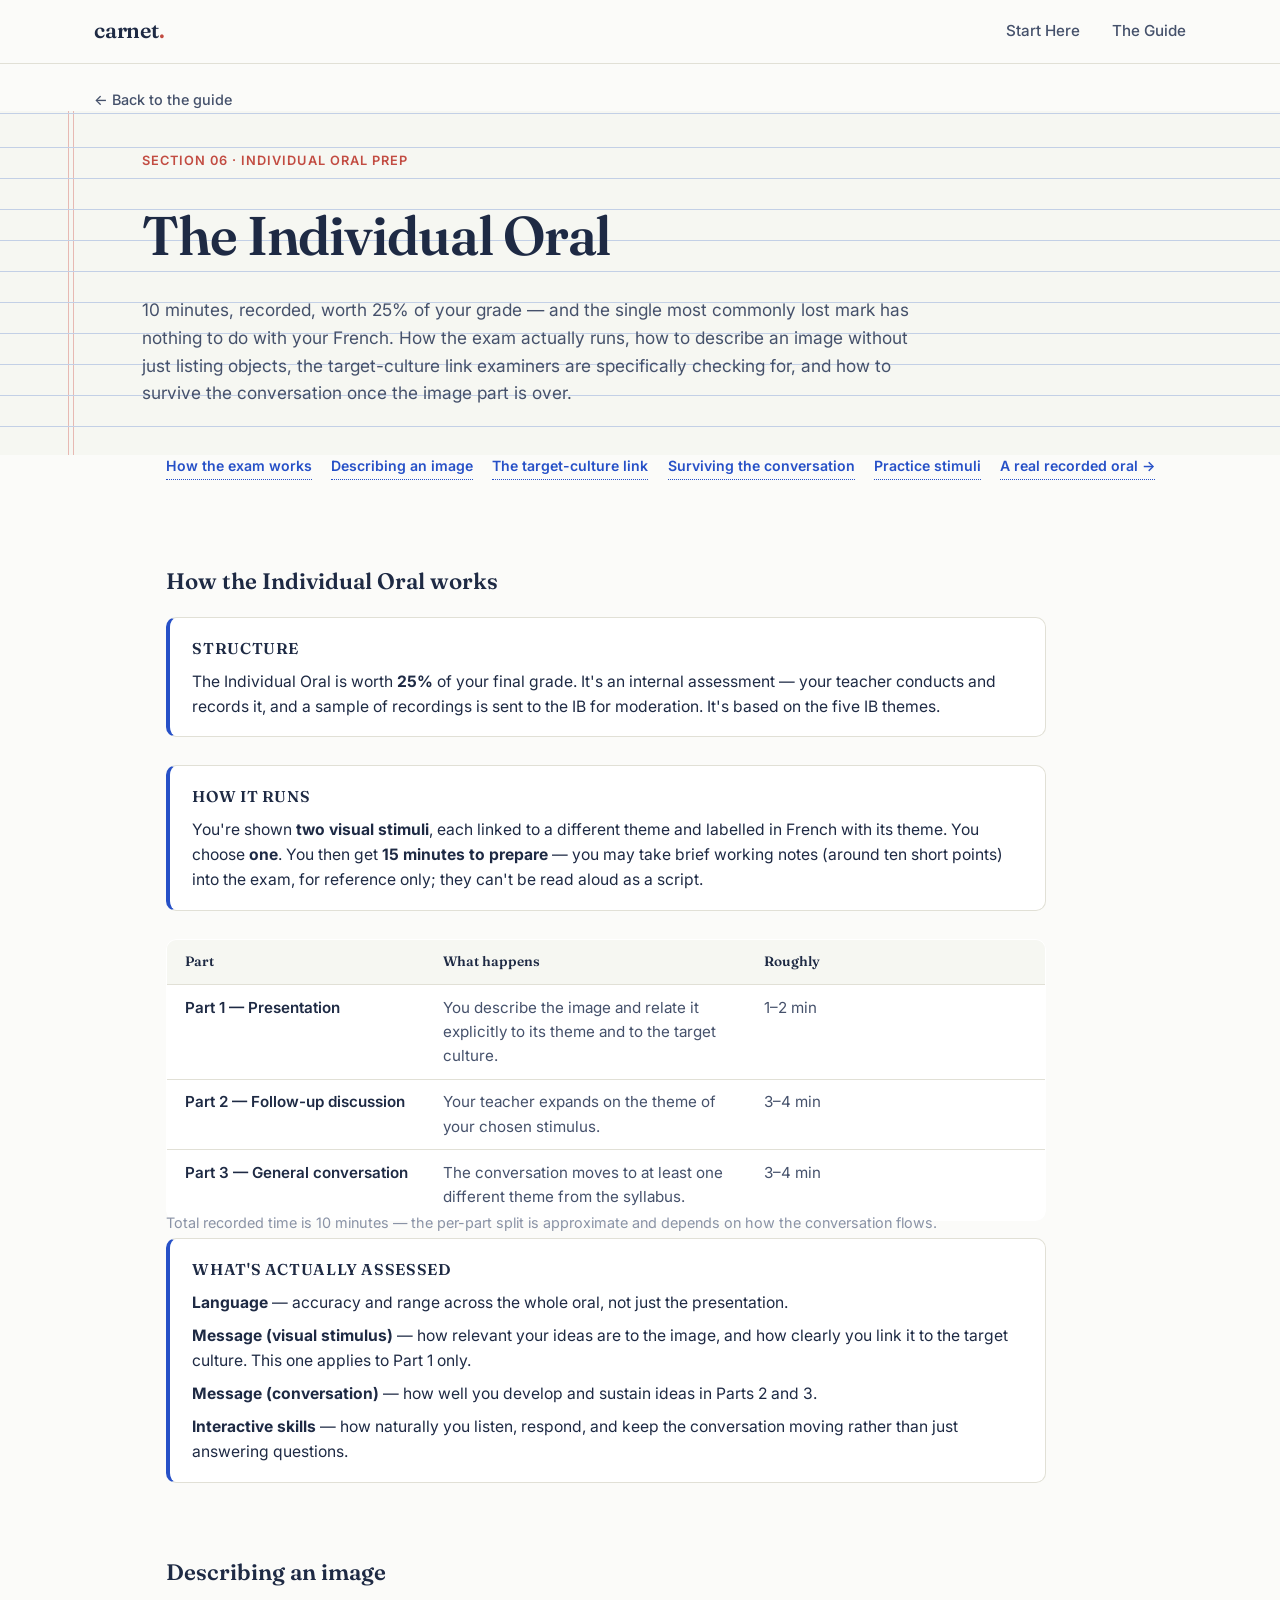
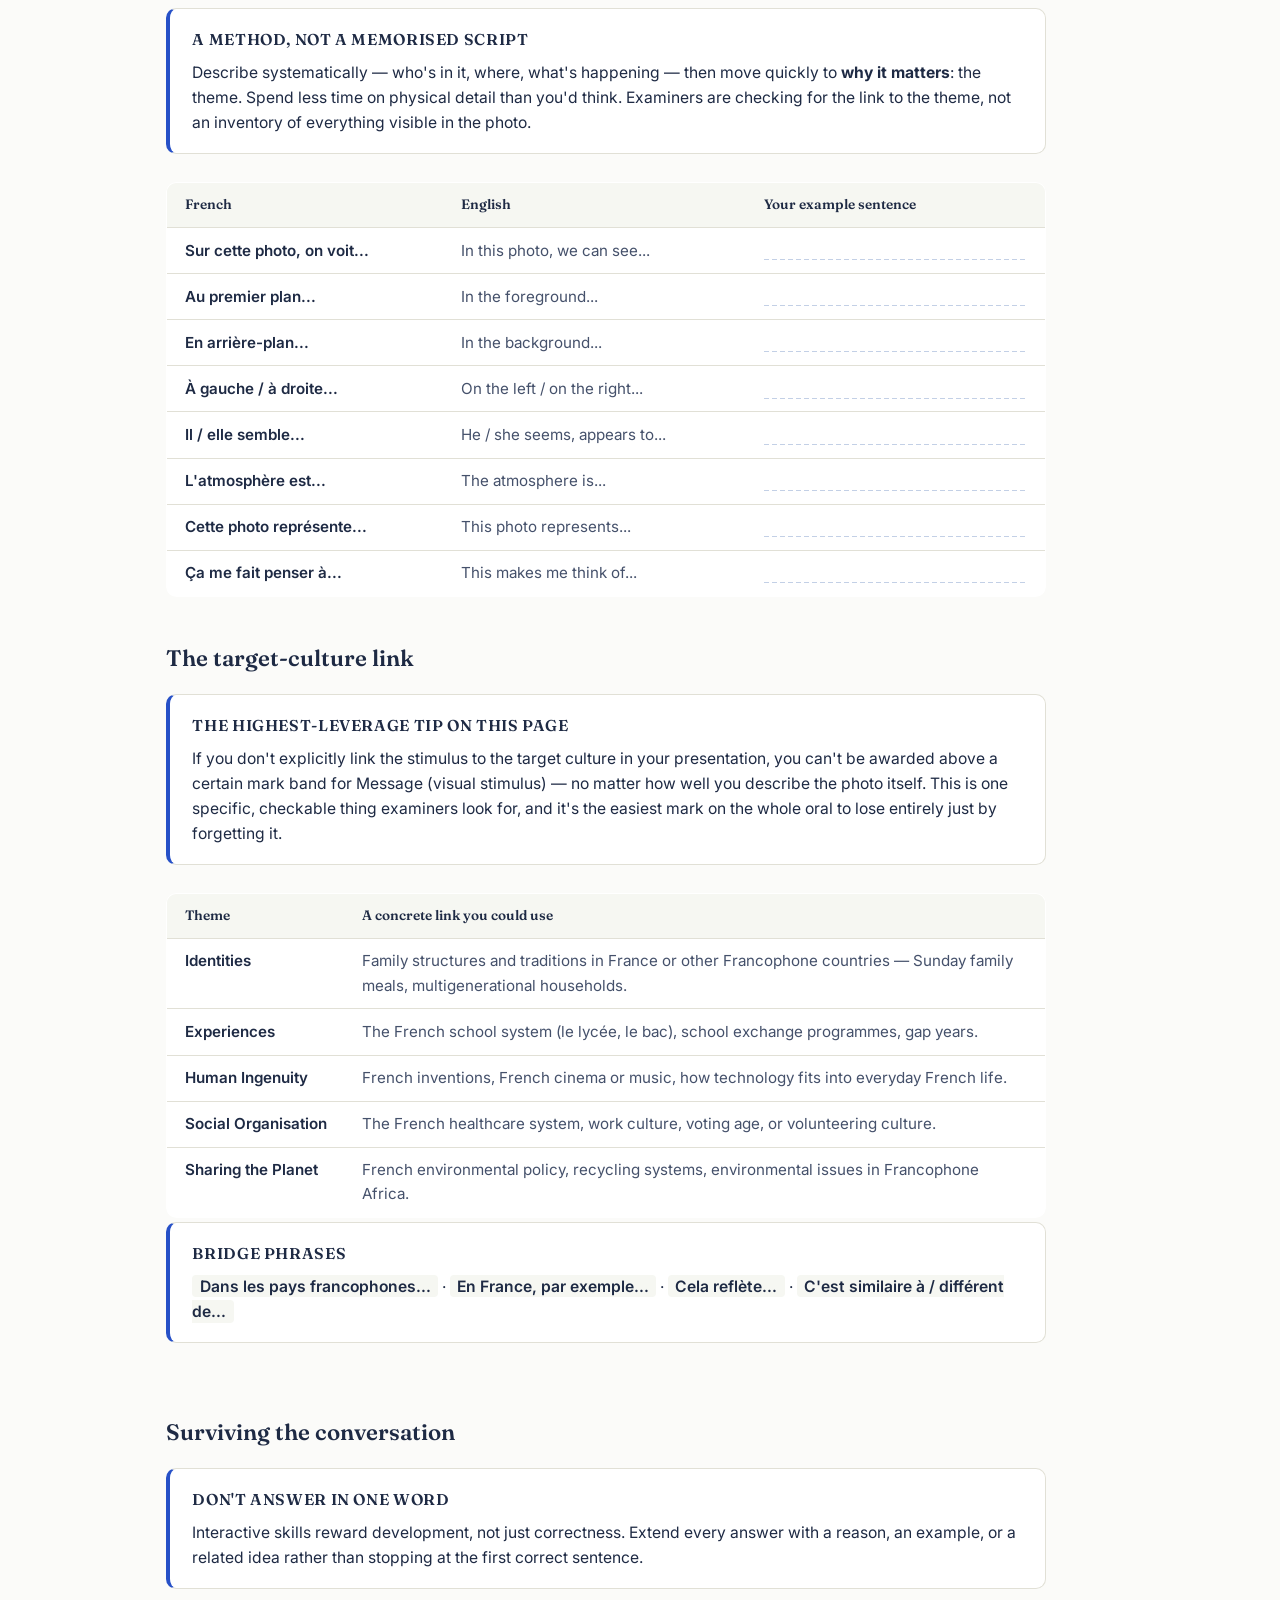
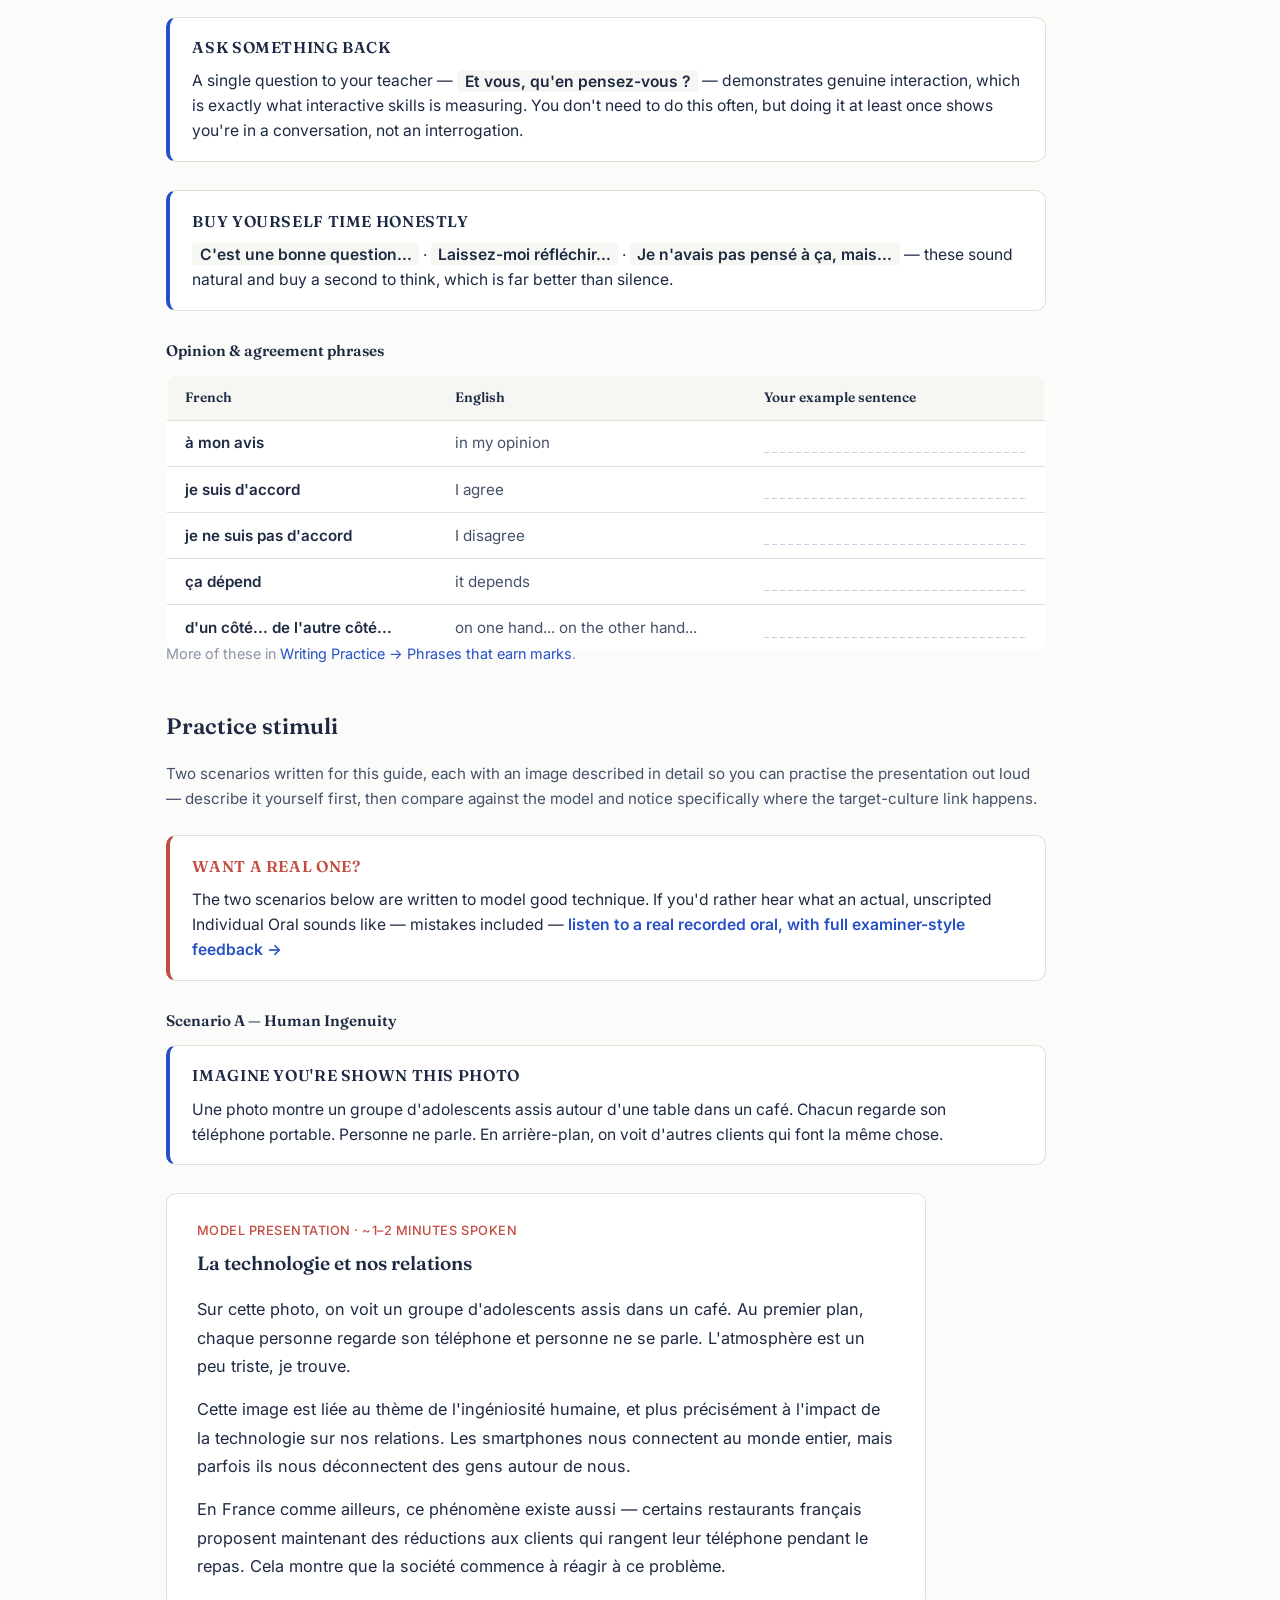
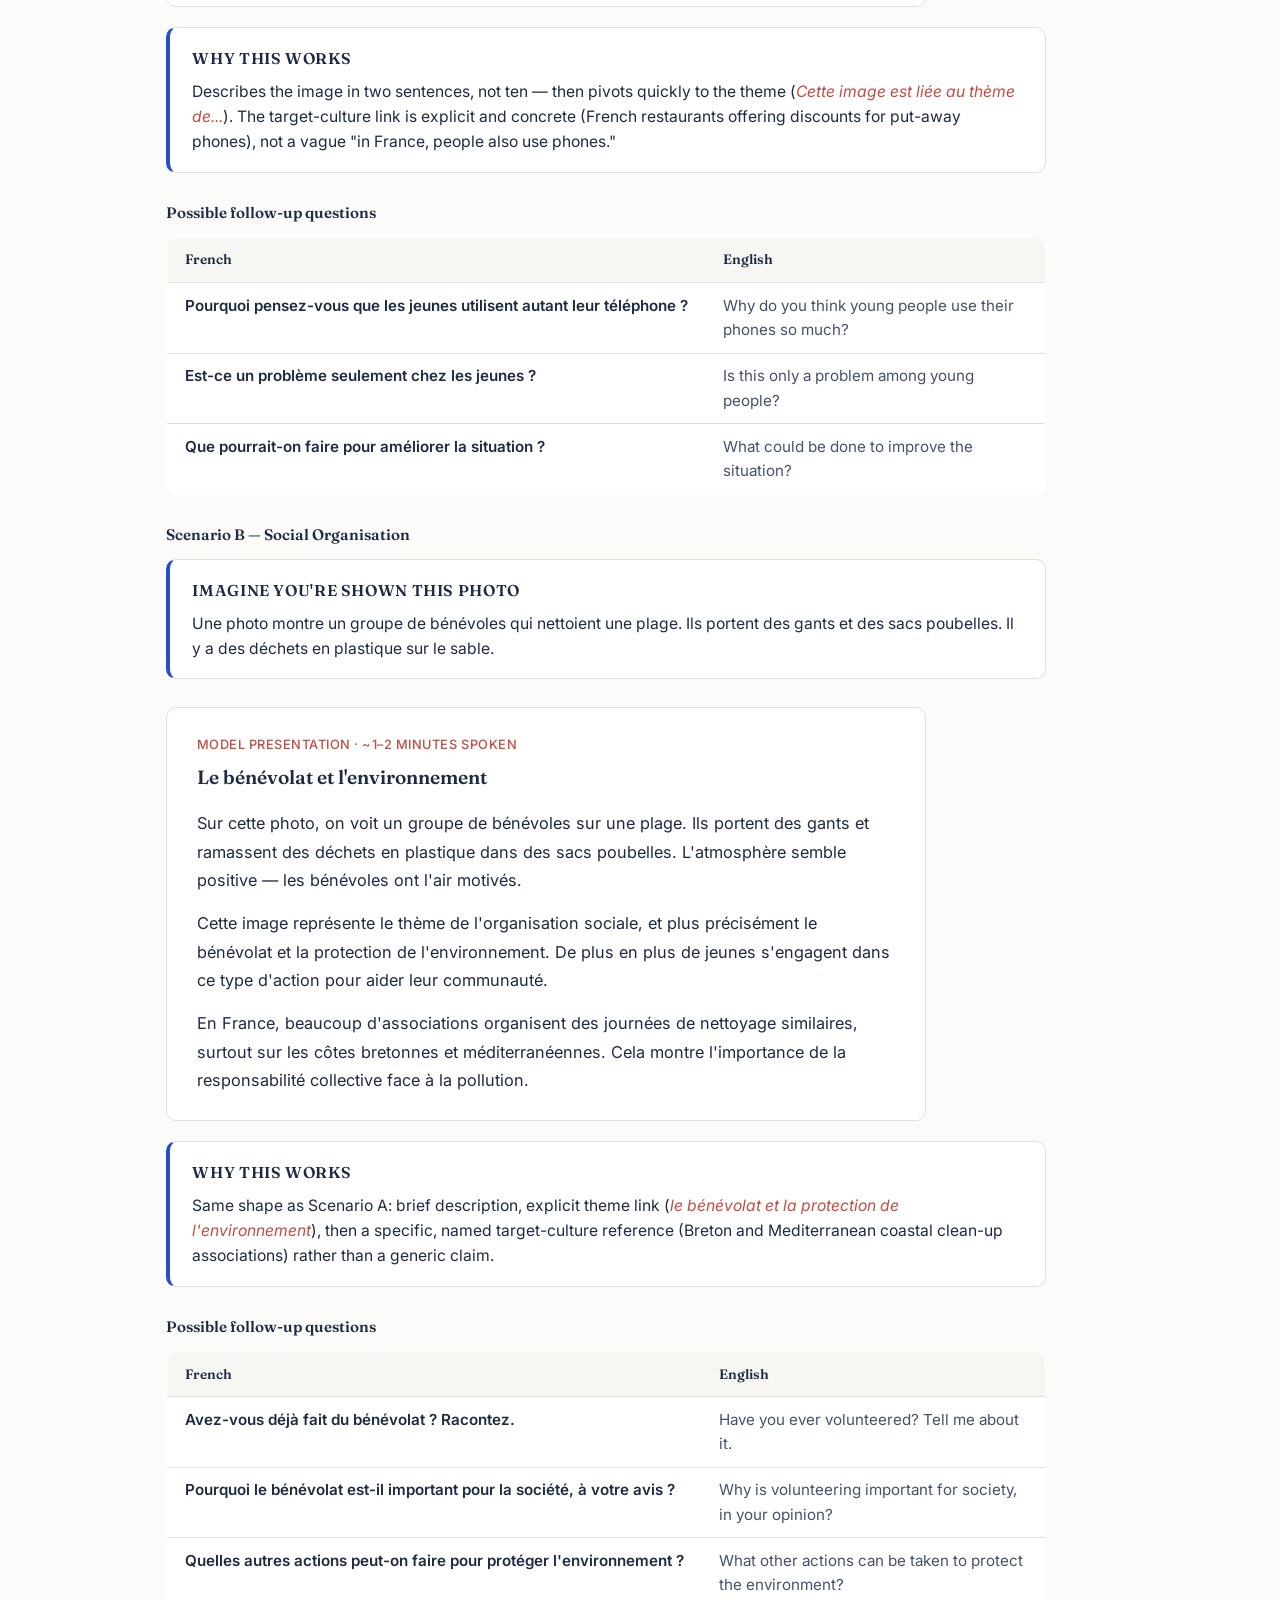
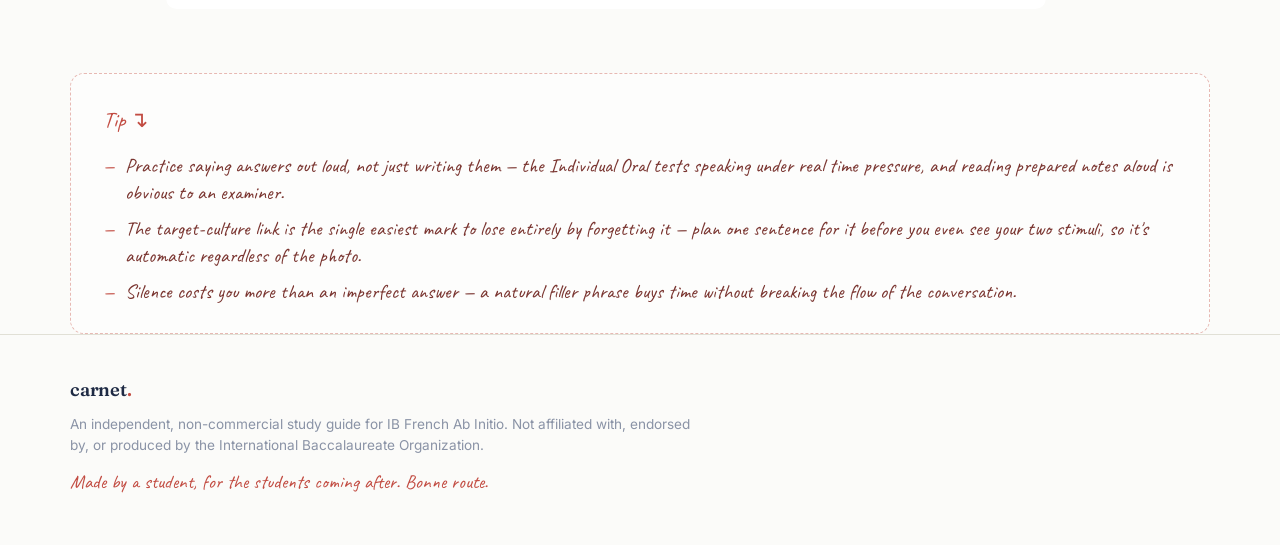
==== commit 561245d4: "Add files via upload" ====
--- a/individual-oral-prep.html
+++ b/individual-oral-prep.html
@@ -855,6 +855,7 @@
     <a href="#target-culture">The target-culture link</a>
     <a href="#conversation">Surviving the conversation</a>
     <a href="#practice">Practice stimuli</a>
+    <a href="oral-practice.html">A real recorded oral →</a>
   </nav>
 
   <section class="topic" id="format">
@@ -981,6 +982,11 @@
     <h2 class="topic__title">Practice stimuli</h2>
     <p style="max-width:880px; margin-bottom:1.5rem; font-size:0.95rem; color:var(--ink-soft);">Two scenarios written for this guide, each with an image described in detail so you can practise the presentation out loud — describe it yourself first, then compare against the model and notice specifically where the target-culture link happens.</p>
 
+    <div class="formula-box" style="border-left-color: var(--rule-red);">
+      <p class="formula-box__label" style="color: var(--rule-red);">Want a real one?</p>
+      <p>The two scenarios below are written to model good technique. If you'd rather hear what an actual, unscripted Individual Oral sounds like — mistakes included — <a href="oral-practice.html" style="color:var(--accent-blue); font-weight:600;">listen to a real recorded oral, with full examiner-style feedback →</a></p>
+    </div>
+
     <p class="topic__sublabel">Scenario A — Human Ingenuity</p>
     <div class="formula-box">
       <p class="formula-box__label">Imagine you're shown this photo</p>
